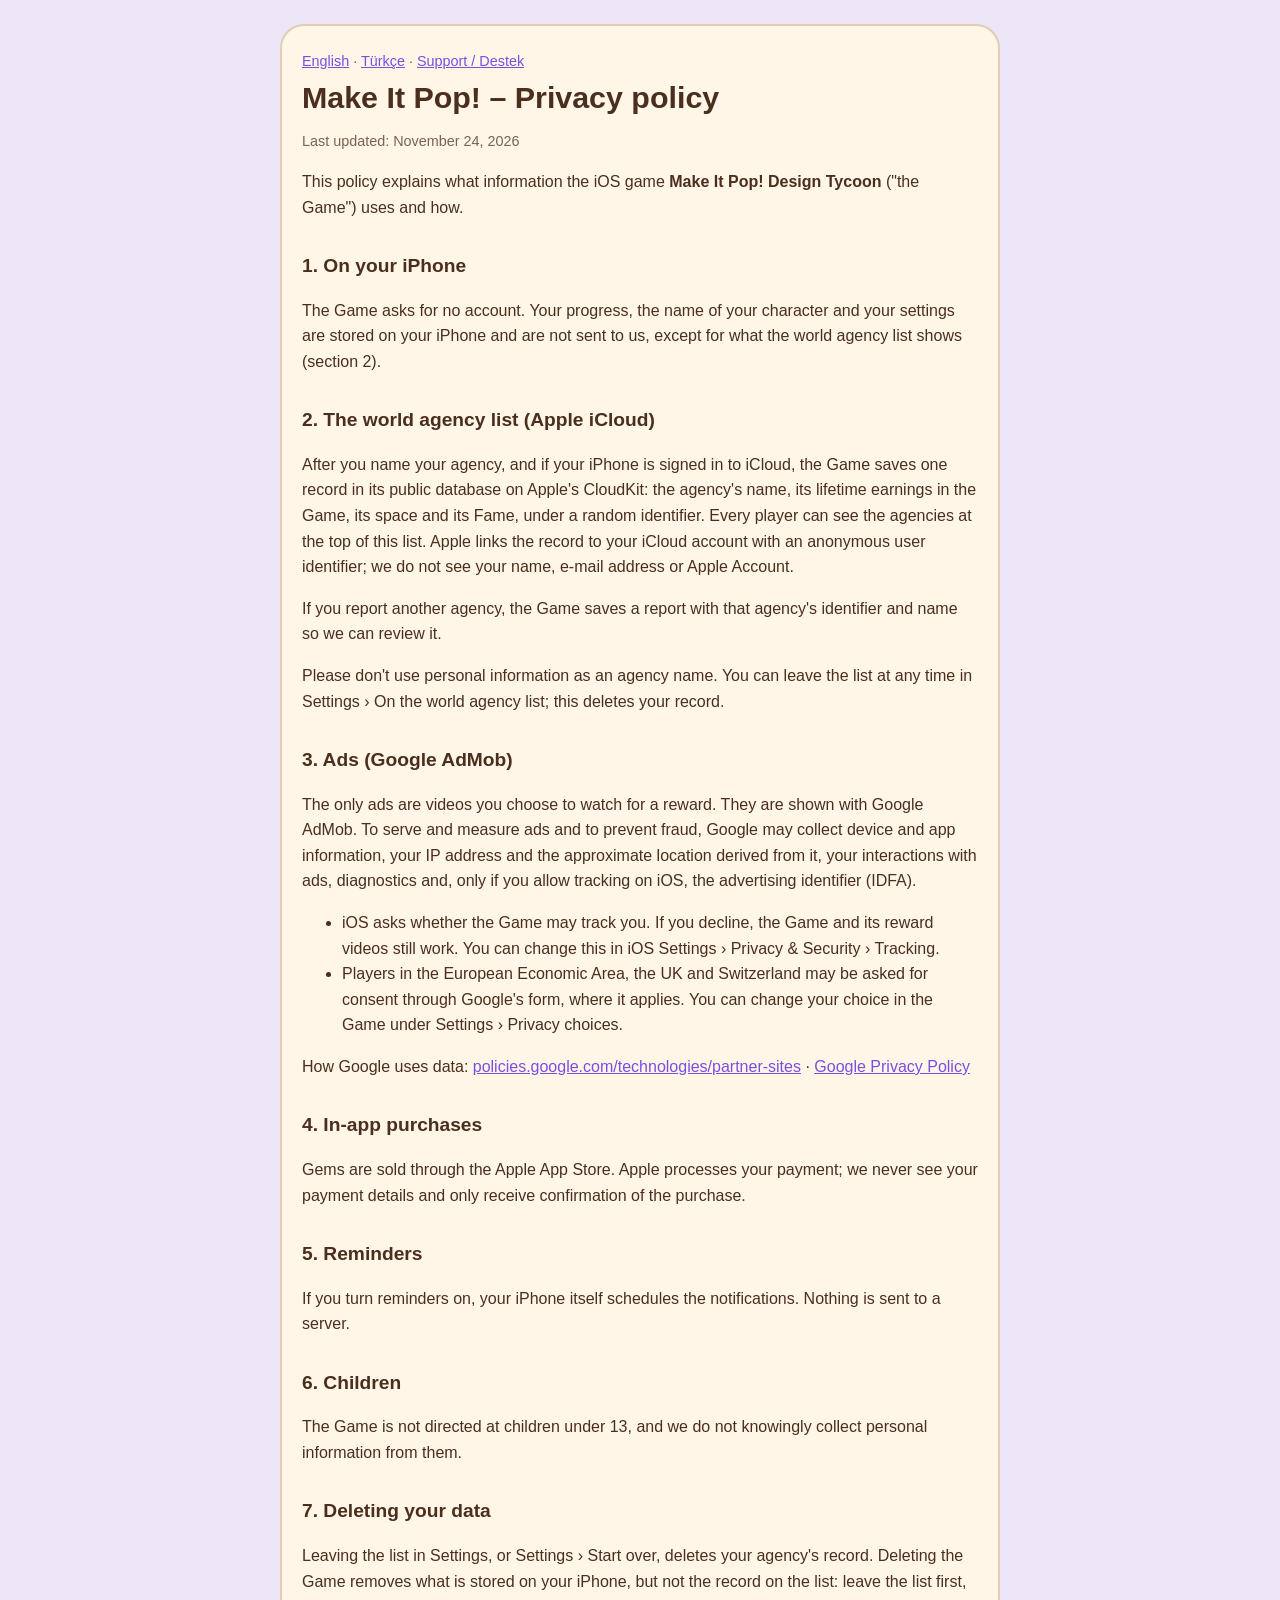
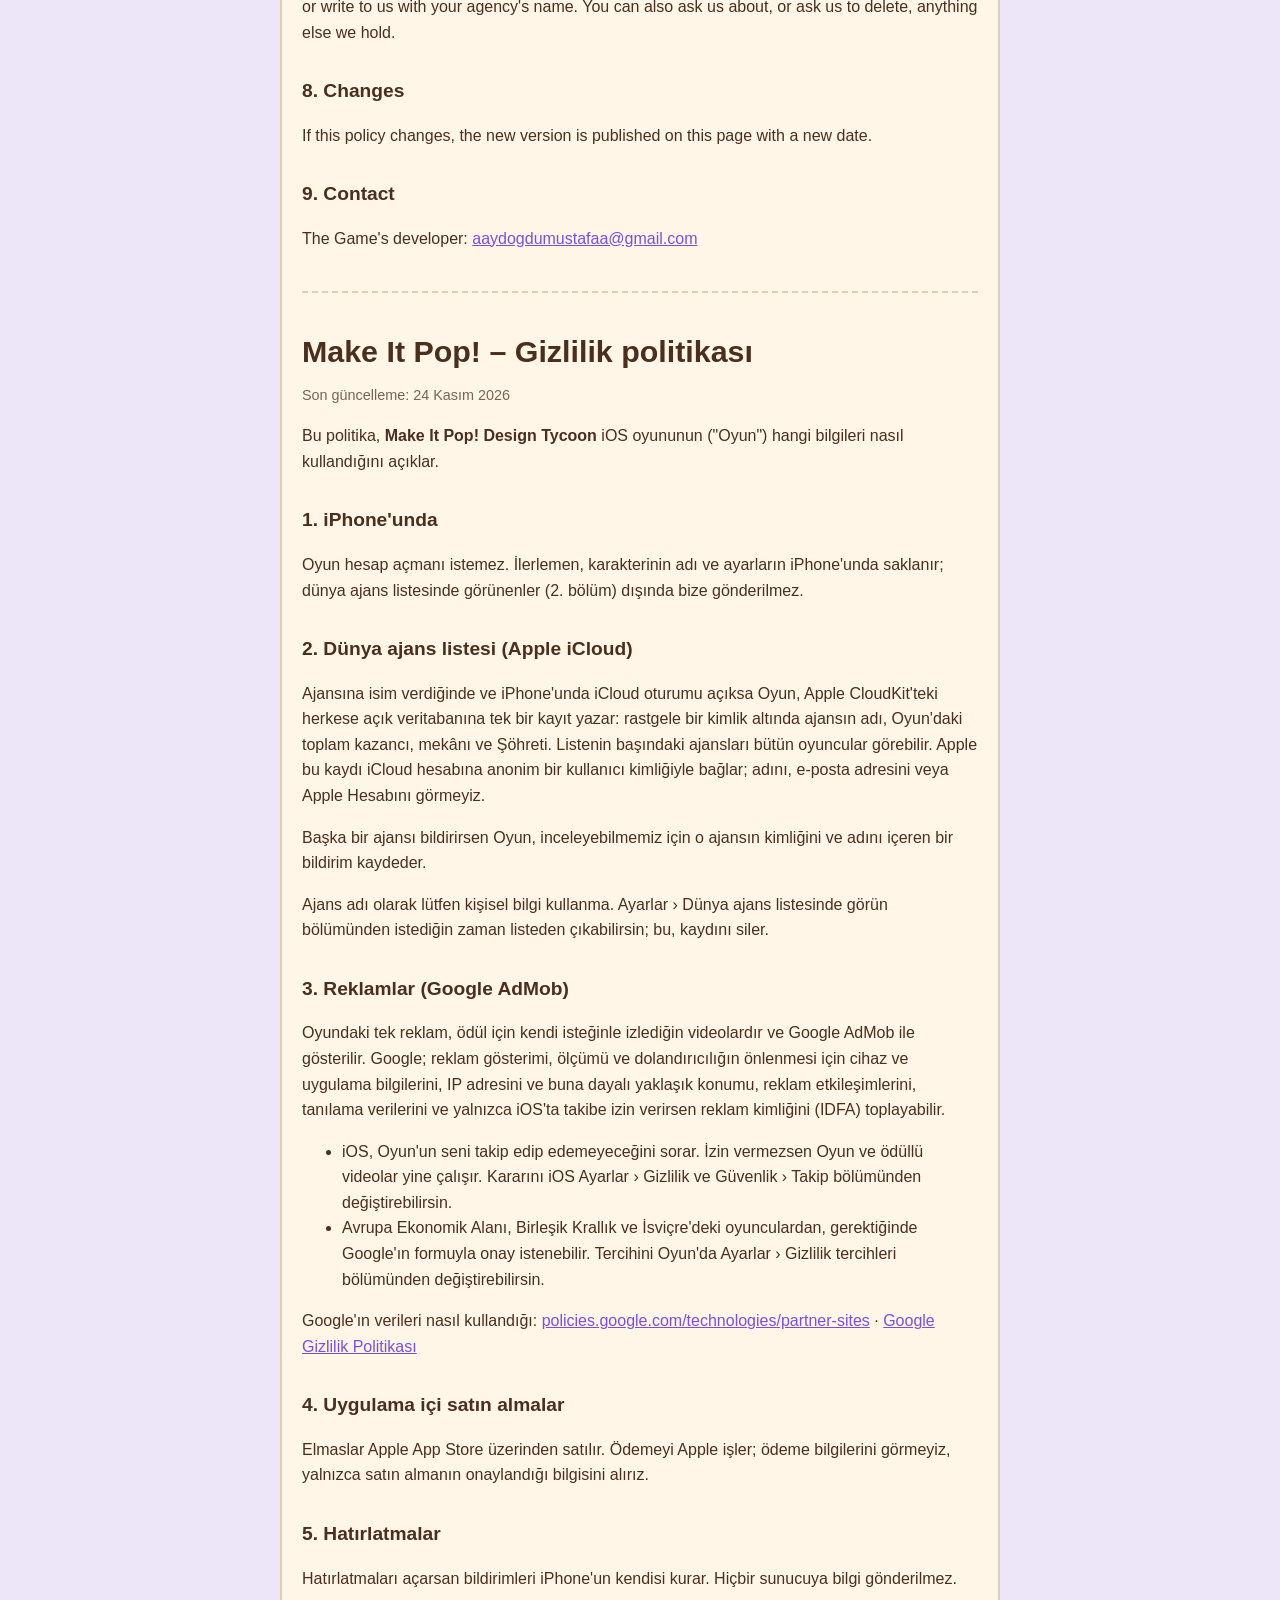
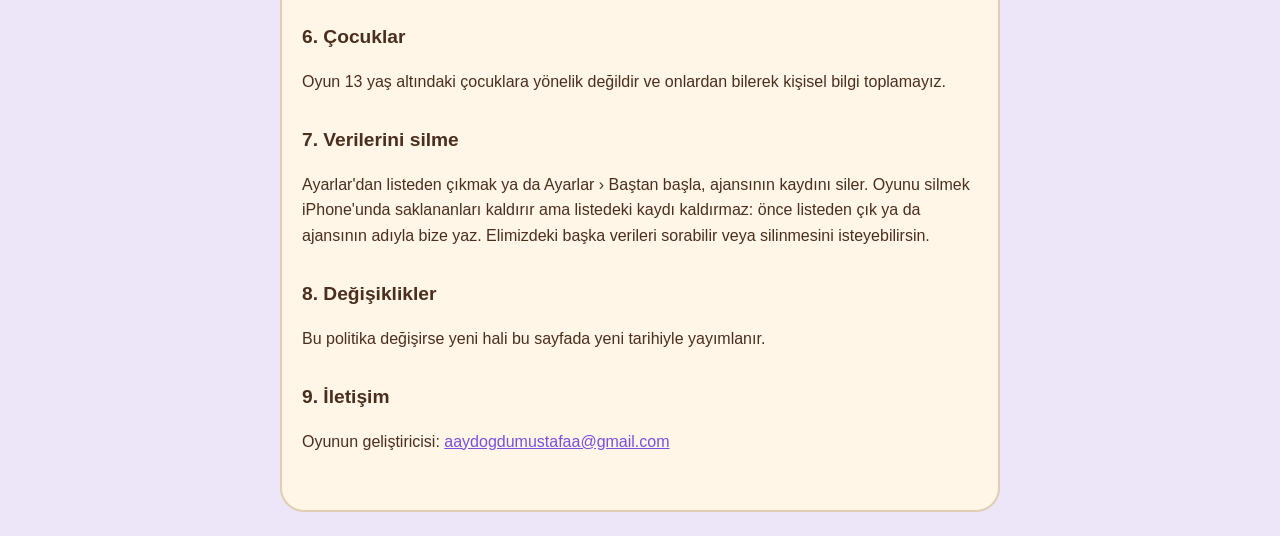
==== makeitpop/privacy.html @ 52419497 "Make It Pop: support and privacy pages" ====
<!doctype html>
<html lang="en">
<head>
<meta charset="utf-8">
<meta name="viewport" content="width=device-width, initial-scale=1">
<title>Make It Pop! – Privacy policy</title>
<link rel="icon" href="icon.png">
<link rel="stylesheet" href="style.css">
</head>
<body>
<main>
  <nav class="lang"><a href="#en">English</a> · <a href="#tr">Türkçe</a> · <a href="./">Support / Destek</a></nav>

  <section id="en">
    <h1>Make It Pop! – Privacy policy</h1>
    <p class="muted">Last updated: November 24, 2026</p>
    <p>This policy explains what information the iOS game <strong>Make It Pop! Design Tycoon</strong> ("the Game") uses and how.</p>

    <h2>1. On your iPhone</h2>
    <p>The Game asks for no account. Your progress, the name of your character and your settings are stored on your iPhone and are not sent to us, except for what the world agency list shows (section 2).</p>

    <h2>2. The world agency list (Apple iCloud)</h2>
    <p>After you name your agency, and if your iPhone is signed in to iCloud, the Game saves one record in its public database on Apple's CloudKit: the agency's name, its lifetime earnings in the Game, its space and its Fame, under a random identifier. Every player can see the agencies at the top of this list. Apple links the record to your iCloud account with an anonymous user identifier; we do not see your name, e-mail address or Apple Account.</p>
    <p>If you report another agency, the Game saves a report with that agency's identifier and name so we can review it.</p>
    <p>Please don't use personal information as an agency name. You can leave the list at any time in Settings › On the world agency list; this deletes your record.</p>

    <h2>3. Ads (Google AdMob)</h2>
    <p>The only ads are videos you choose to watch for a reward. They are shown with Google AdMob. To serve and measure ads and to prevent fraud, Google may collect device and app information, your IP address and the approximate location derived from it, your interactions with ads, diagnostics and, only if you allow tracking on iOS, the advertising identifier (IDFA).</p>
    <ul>
      <li>iOS asks whether the Game may track you. If you decline, the Game and its reward videos still work. You can change this in iOS Settings › Privacy &amp; Security › Tracking.</li>
      <li>Players in the European Economic Area, the UK and Switzerland may be asked for consent through Google's form, where it applies. You can change your choice in the Game under Settings › Privacy choices.</li>
    </ul>
    <p>How Google uses data: <a href="https://policies.google.com/technologies/partner-sites">policies.google.com/technologies/partner-sites</a> · <a href="https://policies.google.com/privacy">Google Privacy Policy</a></p>

    <h2>4. In-app purchases</h2>
    <p>Gems are sold through the Apple App Store. Apple processes your payment; we never see your payment details and only receive confirmation of the purchase.</p>

    <h2>5. Reminders</h2>
    <p>If you turn reminders on, your iPhone itself schedules the notifications. Nothing is sent to a server.</p>

    <h2>6. Children</h2>
    <p>The Game is not directed at children under 13, and we do not knowingly collect personal information from them.</p>

    <h2>7. Deleting your data</h2>
    <p>Leaving the list in Settings, or Settings › Start over, deletes your agency's record. Deleting the Game removes what is stored on your iPhone, but not the record on the list: leave the list first, or write to us with your agency's name. You can also ask us about, or ask us to delete, anything else we hold.</p>

    <h2>8. Changes</h2>
    <p>If this policy changes, the new version is published on this page with a new date.</p>

    <h2>9. Contact</h2>
    <p>The Game's developer: <a href="mailto:aaydogdumustafaa@gmail.com">aaydogdumustafaa@gmail.com</a></p>
  </section>

  <hr>

  <section id="tr" lang="tr">
    <h1>Make It Pop! – Gizlilik politikası</h1>
    <p class="muted">Son güncelleme: 24 Kasım 2026</p>
    <p>Bu politika, <strong>Make It Pop! Design Tycoon</strong> iOS oyununun ("Oyun") hangi bilgileri nasıl kullandığını açıklar.</p>

    <h2>1. iPhone'unda</h2>
    <p>Oyun hesap açmanı istemez. İlerlemen, karakterinin adı ve ayarların iPhone'unda saklanır; dünya ajans listesinde görünenler (2. bölüm) dışında bize gönderilmez.</p>

    <h2>2. Dünya ajans listesi (Apple iCloud)</h2>
    <p>Ajansına isim verdiğinde ve iPhone'unda iCloud oturumu açıksa Oyun, Apple CloudKit'teki herkese açık veritabanına tek bir kayıt yazar: rastgele bir kimlik altında ajansın adı, Oyun'daki toplam kazancı, mekânı ve Şöhreti. Listenin başındaki ajansları bütün oyuncular görebilir. Apple bu kaydı iCloud hesabına anonim bir kullanıcı kimliğiyle bağlar; adını, e-posta adresini veya Apple Hesabını görmeyiz.</p>
    <p>Başka bir ajansı bildirirsen Oyun, inceleyebilmemiz için o ajansın kimliğini ve adını içeren bir bildirim kaydeder.</p>
    <p>Ajans adı olarak lütfen kişisel bilgi kullanma. Ayarlar › Dünya ajans listesinde görün bölümünden istediğin zaman listeden çıkabilirsin; bu, kaydını siler.</p>

    <h2>3. Reklamlar (Google AdMob)</h2>
    <p>Oyundaki tek reklam, ödül için kendi isteğinle izlediğin videolardır ve Google AdMob ile gösterilir. Google; reklam gösterimi, ölçümü ve dolandırıcılığın önlenmesi için cihaz ve uygulama bilgilerini, IP adresini ve buna dayalı yaklaşık konumu, reklam etkileşimlerini, tanılama verilerini ve yalnızca iOS'ta takibe izin verirsen reklam kimliğini (IDFA) toplayabilir.</p>
    <ul>
      <li>iOS, Oyun'un seni takip edip edemeyeceğini sorar. İzin vermezsen Oyun ve ödüllü videolar yine çalışır. Kararını iOS Ayarlar › Gizlilik ve Güvenlik › Takip bölümünden değiştirebilirsin.</li>
      <li>Avrupa Ekonomik Alanı, Birleşik Krallık ve İsviçre'deki oyunculardan, gerektiğinde Google'ın formuyla onay istenebilir. Tercihini Oyun'da Ayarlar › Gizlilik tercihleri bölümünden değiştirebilirsin.</li>
    </ul>
    <p>Google'ın verileri nasıl kullandığı: <a href="https://policies.google.com/technologies/partner-sites">policies.google.com/technologies/partner-sites</a> · <a href="https://policies.google.com/privacy">Google Gizlilik Politikası</a></p>

    <h2>4. Uygulama içi satın almalar</h2>
    <p>Elmaslar Apple App Store üzerinden satılır. Ödemeyi Apple işler; ödeme bilgilerini görmeyiz, yalnızca satın almanın onaylandığı bilgisini alırız.</p>

    <h2>5. Hatırlatmalar</h2>
    <p>Hatırlatmaları açarsan bildirimleri iPhone'un kendisi kurar. Hiçbir sunucuya bilgi gönderilmez.</p>

    <h2>6. Çocuklar</h2>
    <p>Oyun 13 yaş altındaki çocuklara yönelik değildir ve onlardan bilerek kişisel bilgi toplamayız.</p>

    <h2>7. Verilerini silme</h2>
    <p>Ayarlar'dan listeden çıkmak ya da Ayarlar › Baştan başla, ajansının kaydını siler. Oyunu silmek iPhone'unda saklananları kaldırır ama listedeki kaydı kaldırmaz: önce listeden çık ya da ajansının adıyla bize yaz. Elimizdeki başka verileri sorabilir veya silinmesini isteyebilirsin.</p>

    <h2>8. Değişiklikler</h2>
    <p>Bu politika değişirse yeni hali bu sayfada yeni tarihiyle yayımlanır.</p>

    <h2>9. İletişim</h2>
    <p>Oyunun geliştiricisi: <a href="mailto:aaydogdumustafaa@gmail.com">aaydogdumustafaa@gmail.com</a></p>
  </section>
</main>
</body>
</html>
---- makeitpop/style.css ----
:root { --paper:#EDE6F8; --card:#FFF6E8; --edge:#E2CDB4; --ink:#4A2E1E; --soft:#7A6353; --accent:#7A4FE0; }
@media (prefers-color-scheme: dark) { :root { --paper:#1F1830; --card:#2B2238; --edge:#4A3D5C; --ink:#F6EBDD; --soft:#C6B7CB; --accent:#B79BFF; } }
* { box-sizing: border-box; }
body { margin:0; background:var(--paper); color:var(--ink); font:16px/1.6 -apple-system, BlinkMacSystemFont, "Segoe UI", Roboto, sans-serif; }
main { max-width:720px; margin:24px auto; padding:24px 20px 40px; background:var(--card); border:2px solid var(--edge); border-radius:24px; }
@media (max-width:760px) { main { margin:0; border-radius:0; border-width:0; } }
h1 { font-size:1.9rem; margin:.2em 0 .3em; line-height:1.2; }
h2 { font-size:1.2rem; margin-top:1.6em; }
h3 { font-size:1rem; margin-bottom:.2em; }
a { color:var(--accent); overflow-wrap:anywhere; }
.lead { font-size:1.1rem; }
.muted, .lang { color:var(--soft); font-size:.9rem; }
.icon { width:84px; height:84px; border-radius:20px; display:block; margin:8px 0 12px; }
hr { border:0; border-top:2px dashed var(--edge); margin:40px 0; }
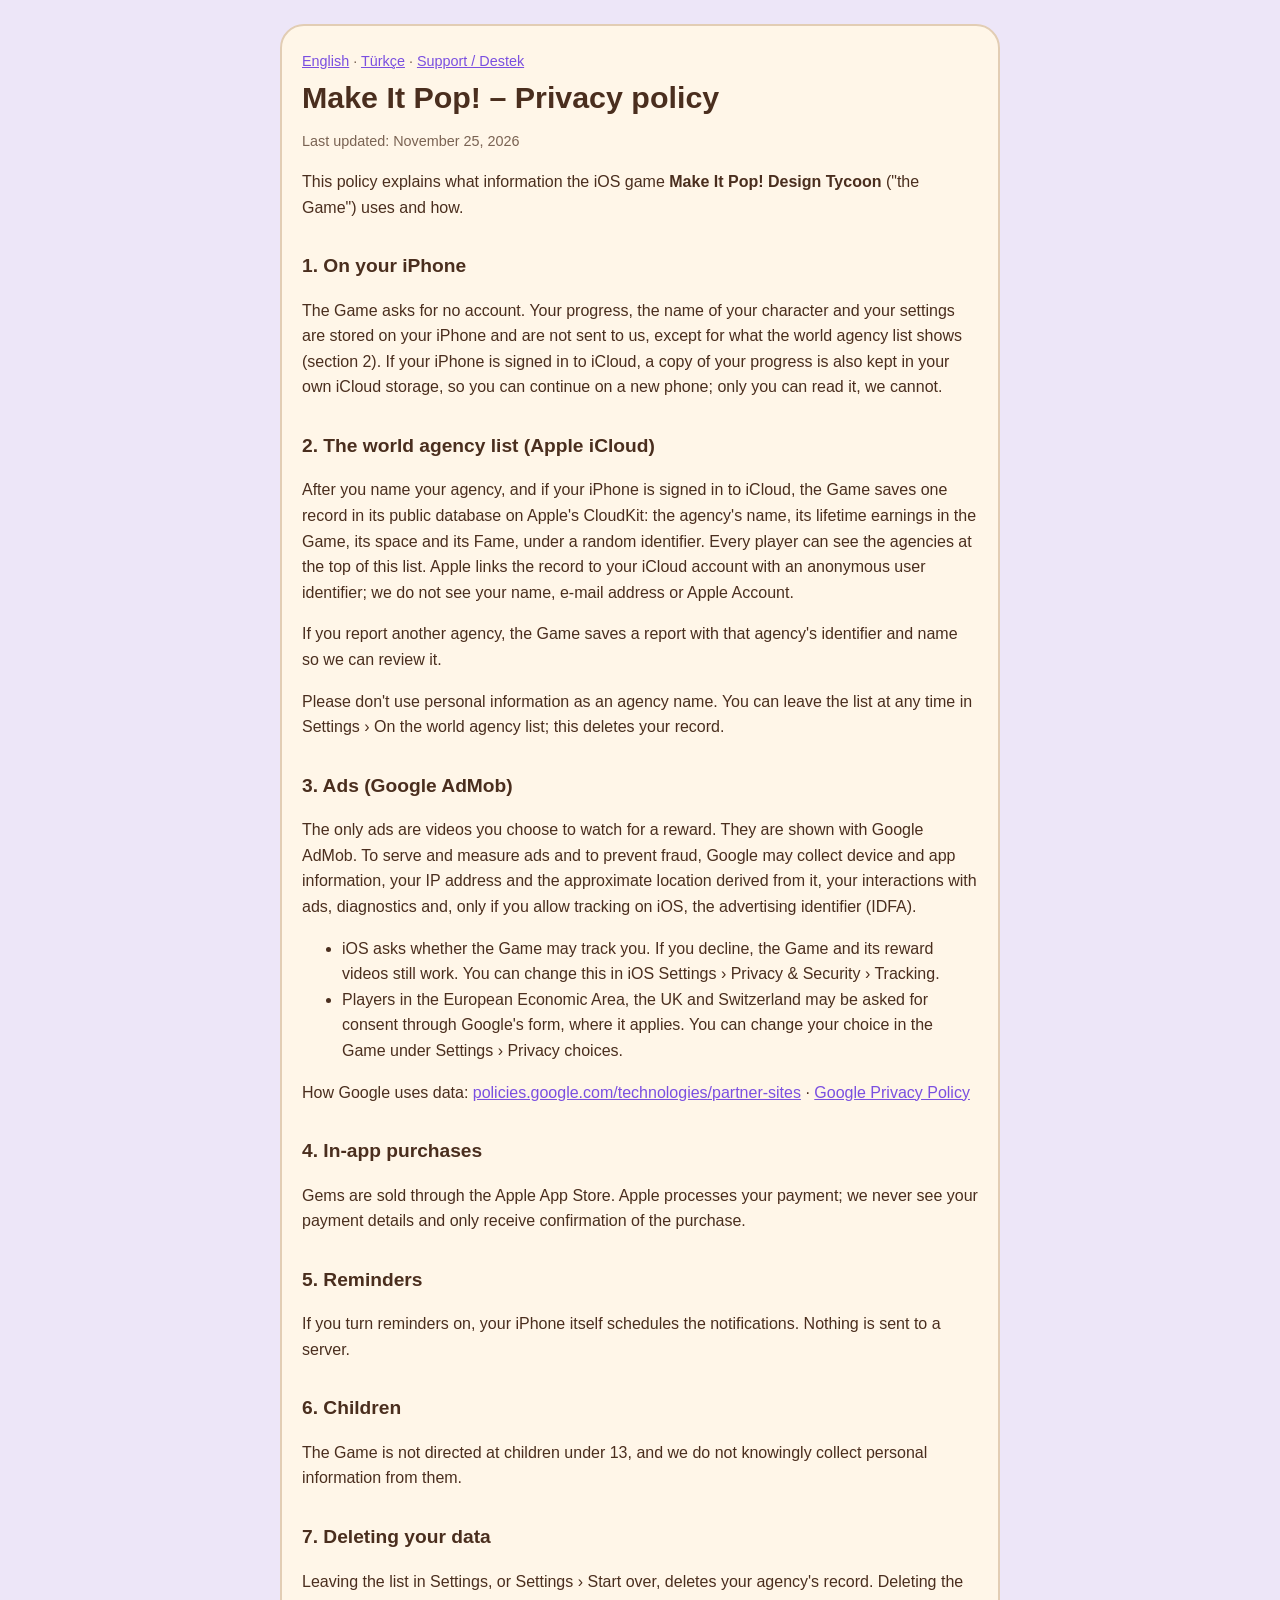
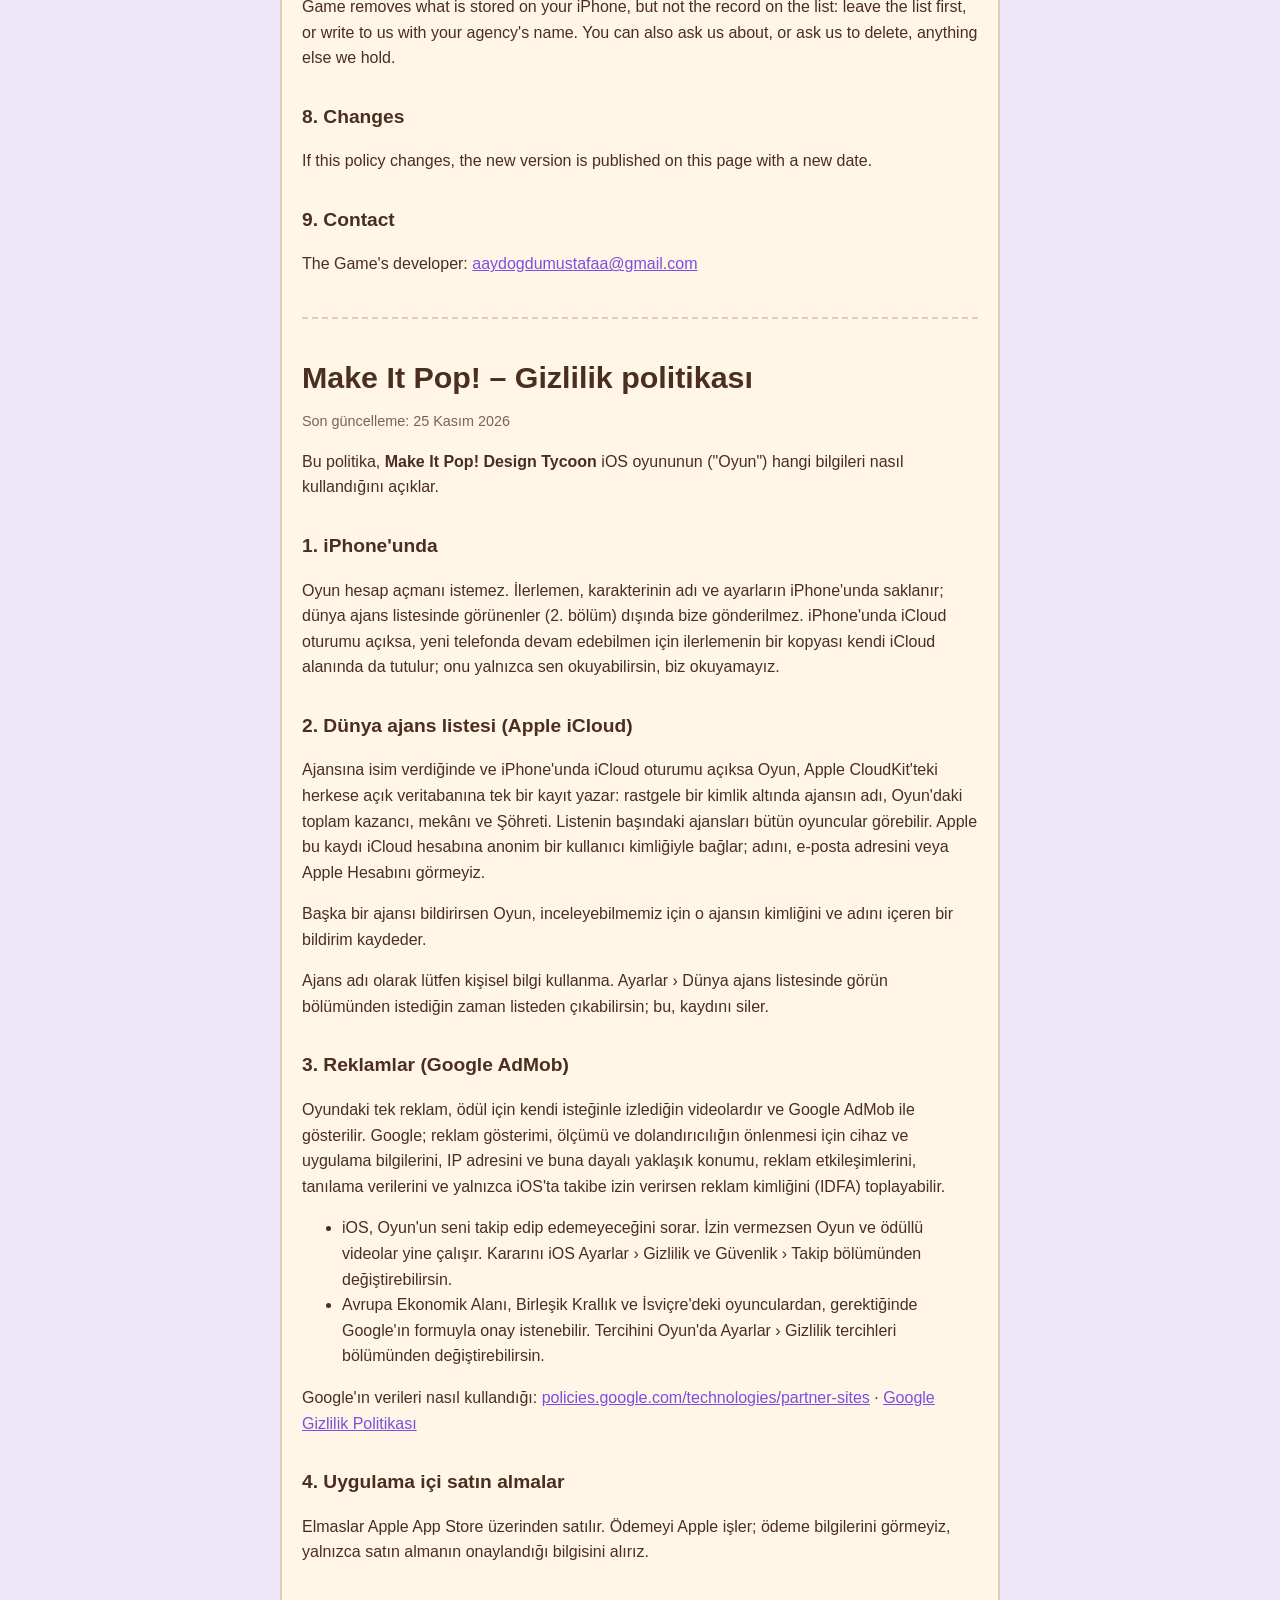
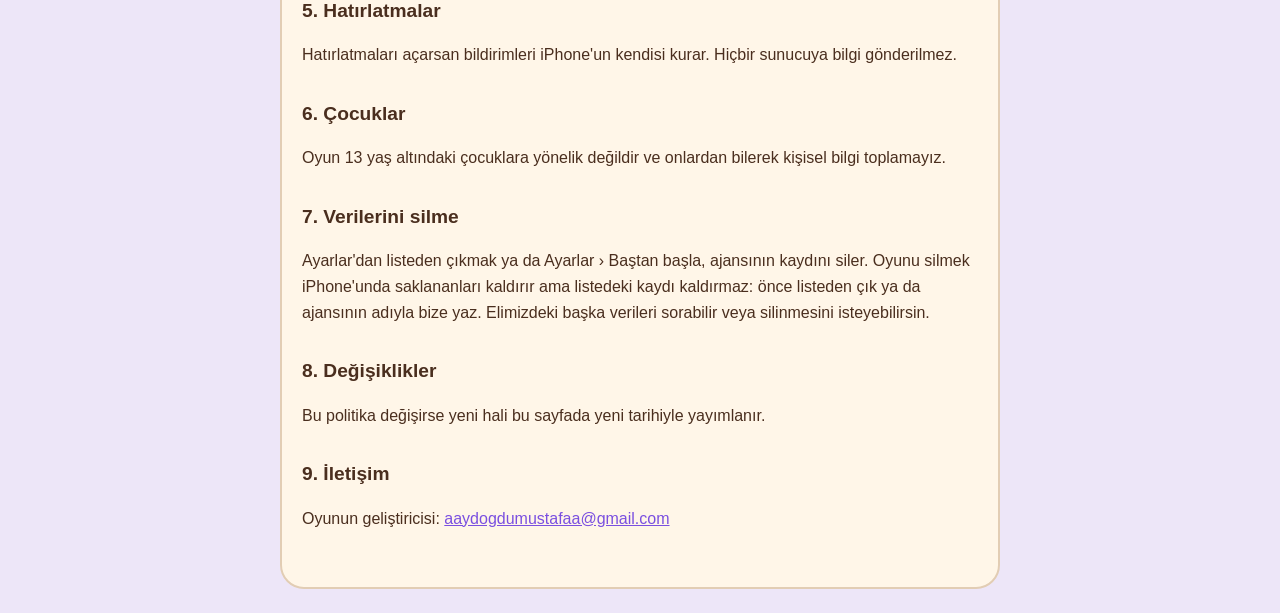
==== commit 0f4f8975: "Add files via upload" ====
--- a/makeitpop/privacy.html
+++ b/makeitpop/privacy.html
@@ -13,11 +13,11 @@
 
   <section id="en">
     <h1>Make It Pop! – Privacy policy</h1>
-    <p class="muted">Last updated: November 24, 2026</p>
+    <p class="muted">Last updated: November 25, 2026</p>
     <p>This policy explains what information the iOS game <strong>Make It Pop! Design Tycoon</strong> ("the Game") uses and how.</p>
 
     <h2>1. On your iPhone</h2>
-    <p>The Game asks for no account. Your progress, the name of your character and your settings are stored on your iPhone and are not sent to us, except for what the world agency list shows (section 2).</p>
+    <p>The Game asks for no account. Your progress, the name of your character and your settings are stored on your iPhone and are not sent to us, except for what the world agency list shows (section 2). If your iPhone is signed in to iCloud, a copy of your progress is also kept in your own iCloud storage, so you can continue on a new phone; only you can read it, we cannot.</p>
 
     <h2>2. The world agency list (Apple iCloud)</h2>
     <p>After you name your agency, and if your iPhone is signed in to iCloud, the Game saves one record in its public database on Apple's CloudKit: the agency's name, its lifetime earnings in the Game, its space and its Fame, under a random identifier. Every player can see the agencies at the top of this list. Apple links the record to your iCloud account with an anonymous user identifier; we do not see your name, e-mail address or Apple Account.</p>
@@ -55,11 +55,11 @@
 
   <section id="tr" lang="tr">
     <h1>Make It Pop! – Gizlilik politikası</h1>
-    <p class="muted">Son güncelleme: 24 Kasım 2026</p>
+    <p class="muted">Son güncelleme: 25 Kasım 2026</p>
     <p>Bu politika, <strong>Make It Pop! Design Tycoon</strong> iOS oyununun ("Oyun") hangi bilgileri nasıl kullandığını açıklar.</p>
 
     <h2>1. iPhone'unda</h2>
-    <p>Oyun hesap açmanı istemez. İlerlemen, karakterinin adı ve ayarların iPhone'unda saklanır; dünya ajans listesinde görünenler (2. bölüm) dışında bize gönderilmez.</p>
+    <p>Oyun hesap açmanı istemez. İlerlemen, karakterinin adı ve ayarların iPhone'unda saklanır; dünya ajans listesinde görünenler (2. bölüm) dışında bize gönderilmez. iPhone'unda iCloud oturumu açıksa, yeni telefonda devam edebilmen için ilerlemenin bir kopyası kendi iCloud alanında da tutulur; onu yalnızca sen okuyabilirsin, biz okuyamayız.</p>
 
     <h2>2. Dünya ajans listesi (Apple iCloud)</h2>
     <p>Ajansına isim verdiğinde ve iPhone'unda iCloud oturumu açıksa Oyun, Apple CloudKit'teki herkese açık veritabanına tek bir kayıt yazar: rastgele bir kimlik altında ajansın adı, Oyun'daki toplam kazancı, mekânı ve Şöhreti. Listenin başındaki ajansları bütün oyuncular görebilir. Apple bu kaydı iCloud hesabına anonim bir kullanıcı kimliğiyle bağlar; adını, e-posta adresini veya Apple Hesabını görmeyiz.</p>
